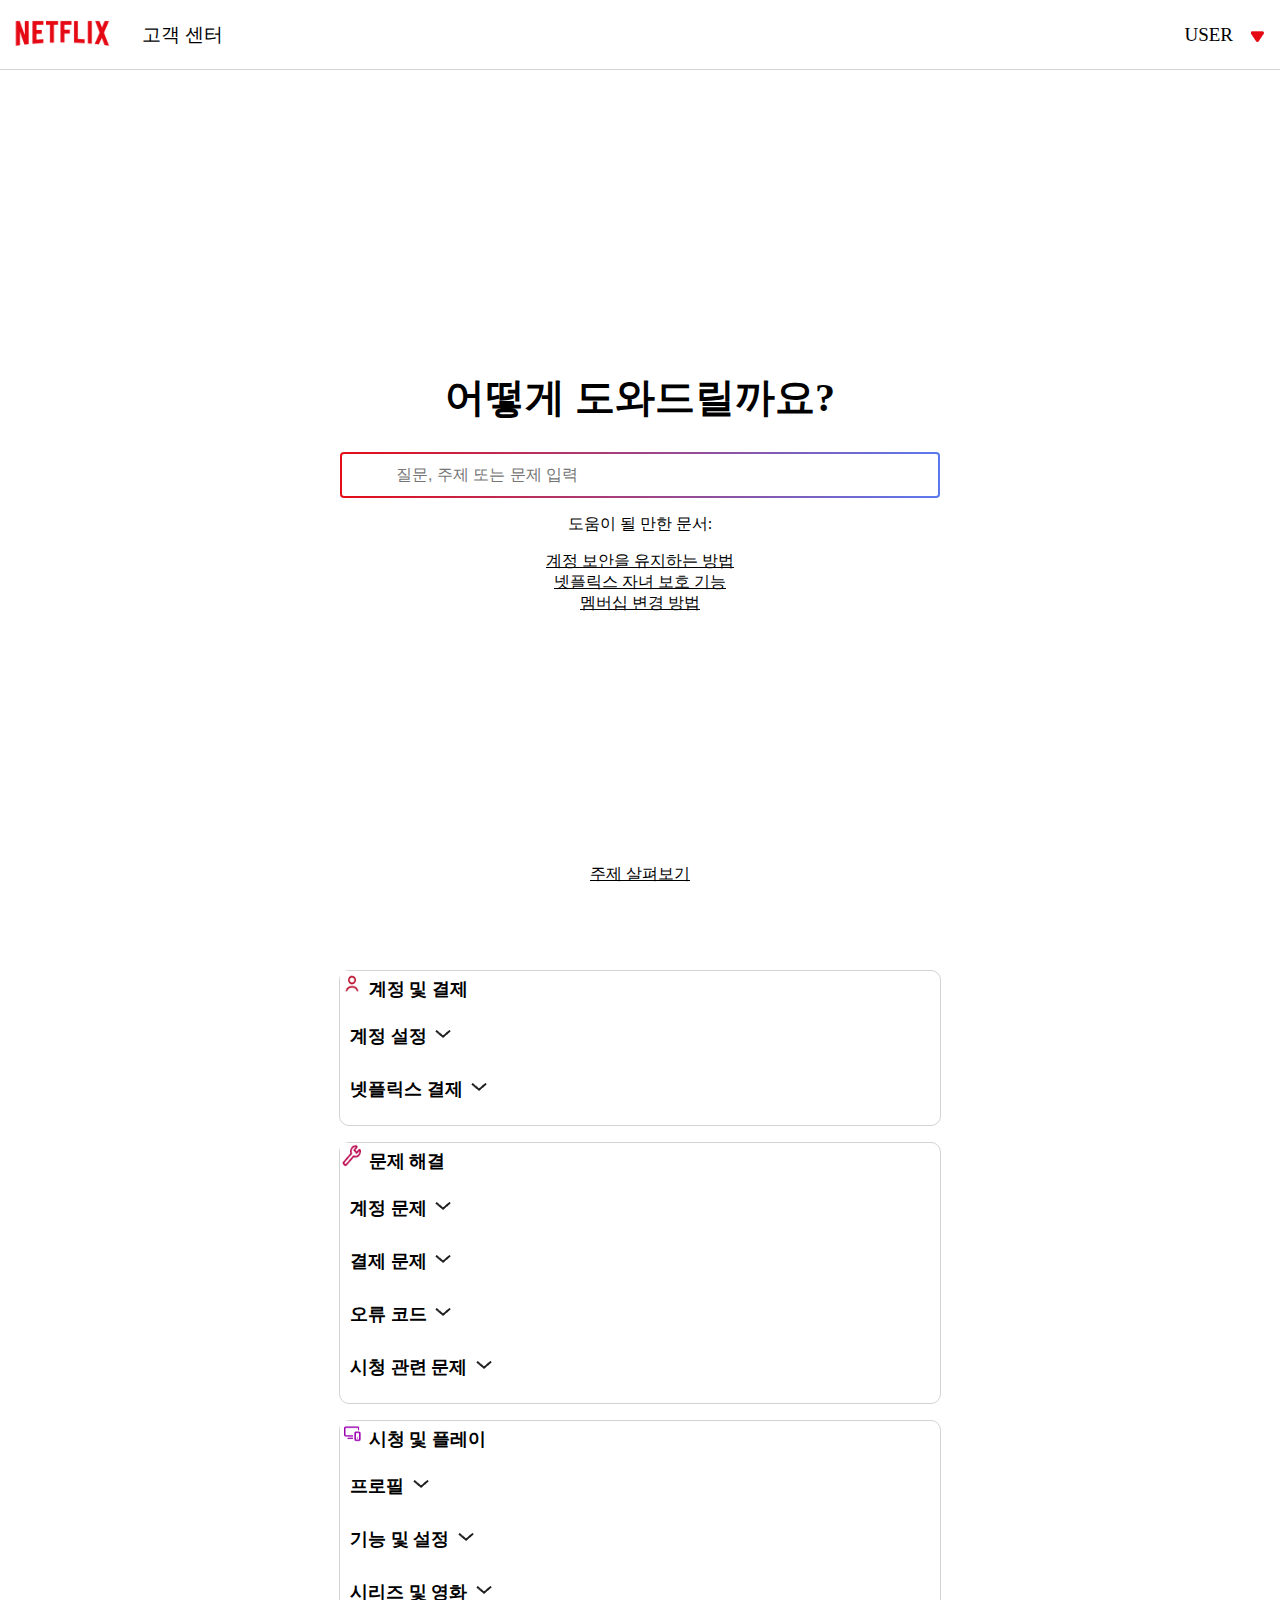
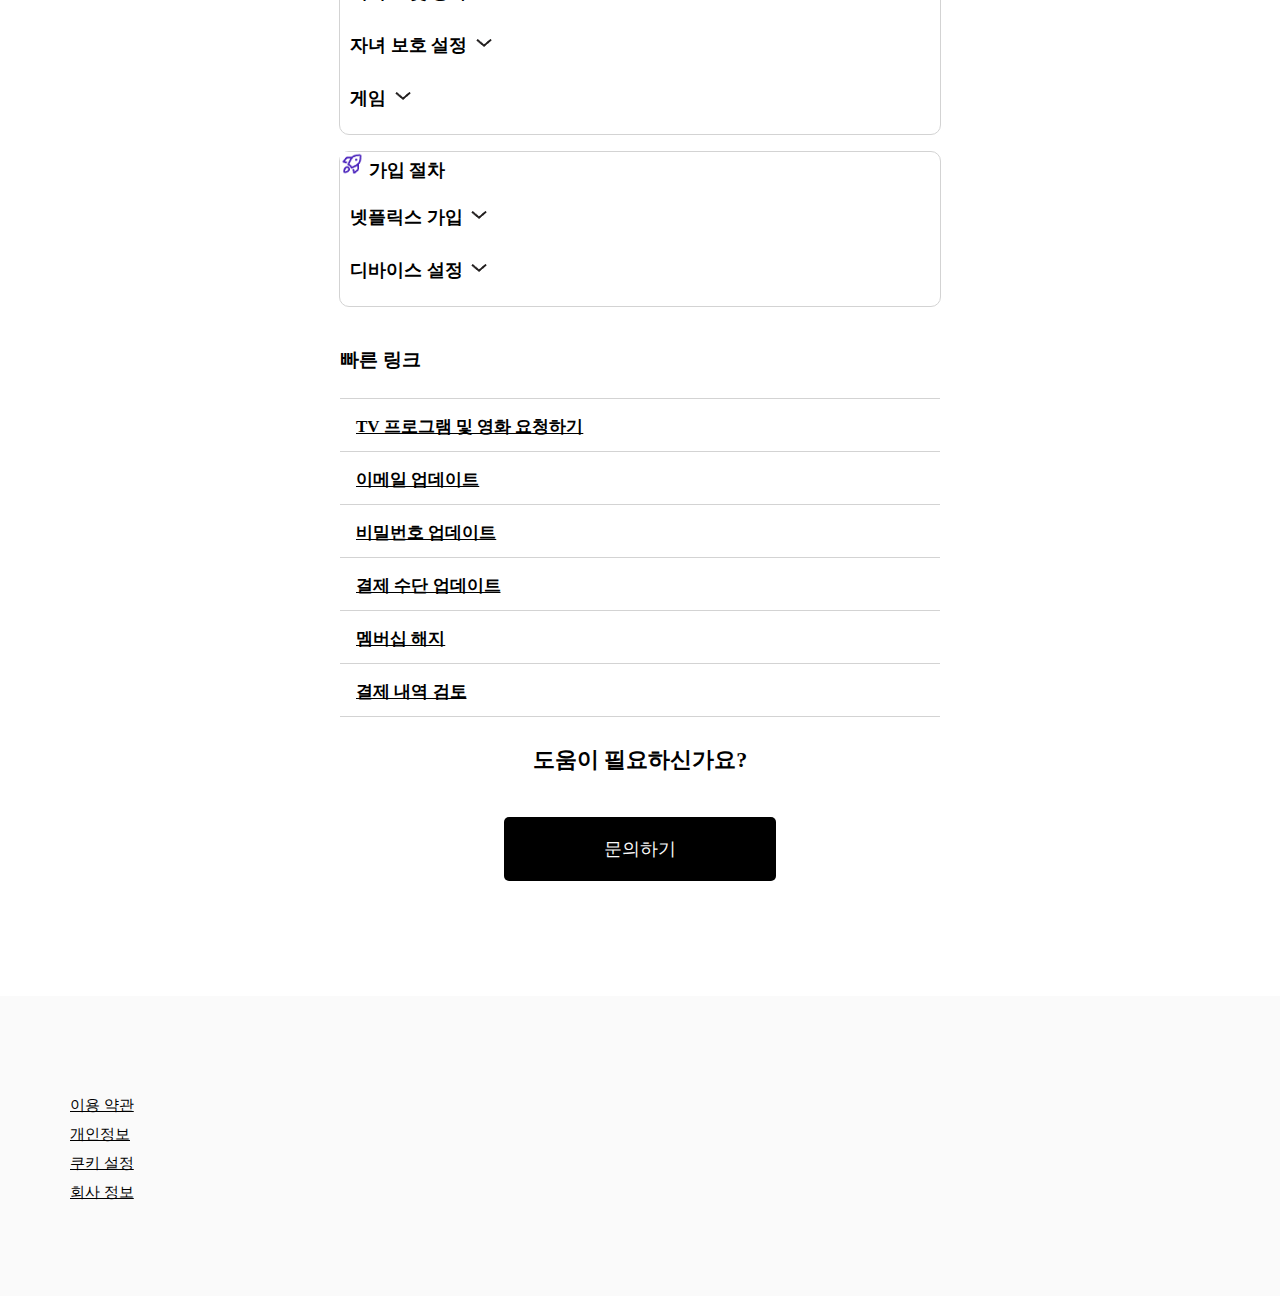
==== Netflix_help/index.html @ 9c8b491a "고객센터 페이지 폼" ====
<html>
    <head>
        <meta charset="utf-8">
        <title>넷플릭스 고객 센터</title>
        <link href="index.css" rel="stylesheet" />
    </head>
    <body>
        <header>
            <div class="header-container">
                <div class="logo-container">
                    <a class="netflix-logo"
                       href="https://netflix.com"
                       title="넷플릭스">
                        <img class="netflix-logo-img"
                             width="110px"
                             height="35px"
                             viewbox="0 0 111 30"
                             src="./assets/netflix-logo.png"
                             alt="netflix-logo"/>
                    </a>
                    <a class="help-center-logo"
                       href="/ko">
                        고객 센터
                    </a>
                </div>
                <div class="action-container">
                    <ul class="navbar">
                        <li class="dropdown">
                            <a class="profile-btn"
                               href="#">
                                USER
                            </a>
                            <img
                                 class="down-arrow-red"
                                 src="./assets/down-arrow-red.png"
                                 type="button"
                                 onclick="open_profile()">
                            <ul class="dropdown-menu">
                                <li>
                                    <a class="account-link"
                                       href="https://netflix.com/YourAccount">
                                        계정
                                    </a>
                                </li>
                                <li>
                                    <a class="logout-link"
                                       href="https://netflix.com/SignOut?lnkctr=ml">
                                        넷플릭스에서 로그아웃
                                    </a>
                                </li>
                            </ul>
                        </li>
                    </ul>
                </div>
            </div>
        </header>
        <main>
            <div class="main-container">
                <div class="search-container">
                    <section id="search-intro"
                             class="search-intro-container">
                        <div class="search-intro-wrapper">
                            <h1 class="intro">어떻게 도와드릴까요?</h1>
                            <div class="search-form-container">
                                <div id="search-placeholder">
                                    <div class="fixed-search-bar-wrapper"
                                         style="height: auto">
                                        <form action="/ko/search"
                                              method="GET"
                                              class style="top: auto">
                                            <div class="search-control-wrapper">
                                                <input class="form-control"
                                                       id="search-input"
                                                       type="text"
                                                       autocomplete="off"
                                                       aria-autocomplete="list"
                                                       aria-controls="reach-autowhatever-1"
                                                       aria-label="검색"
                                                       name="q"
                                                       placeholder="질문, 주제 또는 문제 입력">
                                                <button class="search-control"
                                                        type="submit"
                                                        tabindex="-1">
                                                    검색
                                                </button>
                                            </div>
                                        </form>
                                    </div>
                                </div>
                            </div>
                            <div class="search-recommendation-container">
                                <div class="recommendations">
                                    <p class="recommendations-title">
                                        도움이 될 만한 문서:
                                    </p>
                                    <div class="recommendation">
                                        <div class="help-card">
                                            <a href="/ko">
                                                <span class="title">
                                                    계정 보안을 유지하는 방법
                                                </span>
                                            </a>
                                        </div>
                                    </div>
                                    <div class="recommendation">
                                        <div class="help-card">
                                            <a href="/ko">
                                                <span class="title">
                                                    넷플릭스 자녀 보호 기능
                                                </span>
                                            </a>
                                        </div>
                                    </div>
                                    <div class="recommendation">
                                        <div class="help-card">
                                            <a href="/ko">
                                                <span class="title">
                                                    멤버십 변경 방법
                                                </span>
                                            </a>
                                        </div>
                                    </div>
                                </div>
                            </div>
                        </div>
                    </section>
                    <a id="explore-topics-link" class="explore-topics" href="#topics-section">
                        <span>주제 살펴보기</span>
                    </a>
                </div>
                <section id="topic-section"
                         class="container">
                    <div id="categories-placeholder">
                        <div class="categories">
                            <div class="category-card">
                                <div class="category-account-billing">
                                    <img width="24"
                                         height="24"
                                         viewBox="0 0 24 24"
                                         src="./assets/account-billing-logo.png">
                                    </img>
                                    <strong class="category-name">계정 및 결제</strong>
                                </div>
                                <ul class="subcategories">
                                    <details class="subcategory">
                                        <summary class="subcategory-header">
                                            <strong class="subcategory-name">계정 설정</strong>
                                            <img viewBox="0 0 24 24"
                                                 src="./assets/down-arrow.png">
                                        </summary>
                                        <ul class="articles-list">
                                            <li class="article-item">
                                                멤버십 변경 방법
                                            </li>
                                            <li class="article-item">
                                                넷플릭스 해지 방법
                                            </li>
                                            <li class="article-item">
                                                비밀번호를 변경 또는 재설정하는 방법
                                            </li>
                                        </ul>
                                    </details> <!--open 할 때 이벤트 만들기-->
                                </ul>
                                <ul class="subcategories">
                                    <details class="subcategory">
                                        <summary class="subcategory-header">
                                            <strong class="subcategory-name">넷플릭스 결제</strong>
                                            <img viewBox="0 0 24 24"
                                                 src="./assets/down-arrow.png">
                                        </summary>
                                        <ul class="articles-list">
                                            <li class="article-item"></li>
                                            <li class="article-item"></li>
                                            <li class="article-item"></li>
                                        </ul>
                                    </details> <!--open 할 때 이벤트 만들기-->
                                </ul>
                            </div> <!-- 계정 및 결제 -->
                            <div class="category-card">
                                <div class="category-fix-problem">
                                    <img width="24"
                                         height="24"
                                         viewBox="0 0 24 24"
                                         src="./assets/fix-problem-logo.png">

                                    </img>
                                    <strong class="category-name">문제 해결</strong>
                                </div>
                                <ul class="subcategories">
                                    <details class="subcategory">
                                        <summary class="subcategory-header">
                                            <strong class="subcategory-name">계정 문제</strong>
                                            <img viewBox="0 0 24 24"
                                                 src="./assets/down-arrow.png">
                                        </summary>
                                        <ul class="articles-list">
                                            <li class="article-item"></li>
                                            <li class="article-item"></li>
                                            <li class="article-item"></li>
                                        </ul>
                                    </details> <!--open 할 때 이벤트 만들기-->
                                </ul>
                                <ul class="subcategories">
                                    <details class="subcategory">
                                        <summary class="subcategory-header">
                                            <strong class="subcategory-name">결제 문제</strong>
                                            <img viewBox="0 0 24 24"
                                                 src="./assets/down-arrow.png">
                                        </summary>
                                        <ul class="articles-list">
                                            <li class="article-item"></li>
                                            <li class="article-item"></li>
                                            <li class="article-item"></li>
                                        </ul>
                                    </details> <!--open 할 때 이벤트 만들기-->
                                </ul>
                                <ul class="subcategories">
                                    <details class="subcategory">
                                        <summary class="subcategory-header">
                                            <strong class="subcategory-name">오류 코드</strong>
                                            <img viewBox="0 0 24 24"
                                                 src="./assets/down-arrow.png">
                                        </summary>
                                        <ul class="articles-list">
                                            <li class="article-item"></li>
                                            <li class="article-item"></li>
                                            <li class="article-item"></li>
                                        </ul>
                                    </details> <!--open 할 때 이벤트 만들기-->
                                </ul>
                                <ul class="subcategories">
                                    <details class="subcategory">
                                        <summary class="subcategory-header">
                                            <strong class="subcategory-name">시청 관련 문제</strong>
                                            <img viewBox="0 0 24 24"
                                                 src="./assets/down-arrow.png">
                                        </summary>
                                        <ul class="articles-list">
                                            <li class="article-item"></li>
                                            <li class="article-item"></li>
                                            <li class="article-item"></li>
                                        </ul>
                                    </details> <!--open 할 때 이벤트 만들기-->
                                </ul>
                            </div> <!-- 문제해결 -->
                            <div class="category-card">
                                <div class="category-watching-playing">
                                    <img width="24"
                                         height="24"
                                         viewBox="0 0 24 24"
                                         src="./assets/watching-playing-logo.png">

                                    </img>
                                    <strong class="category-name">시청 및 플레이</strong>
                                </div>
                                <ul class="subcategories">
                                    <details class="subcategory">
                                        <summary class="subcategory-header">
                                            <strong class="subcategory-name">프로필</strong>
                                            <img viewBox="0 0 24 24"
                                                 src="./assets/down-arrow.png">
                                        </summary>
                                        <ul class="articles-list">
                                            <li class="article-item"></li>
                                            <li class="article-item"></li>
                                            <li class="article-item"></li>
                                        </ul>
                                    </details> <!--open 할 때 이벤트 만들기-->
                                </ul>
                                <ul class="subcategories">
                                    <details class="subcategory">
                                        <summary class="subcategory-header">
                                            <strong class="subcategory-name">기능 및 설정</strong>
                                            <img viewBox="0 0 24 24"
                                                 src="./assets/down-arrow.png">
                                        </summary>
                                        <ul class="articles-list">
                                            <li class="article-item"></li>
                                            <li class="article-item"></li>
                                            <li class="article-item"></li>
                                        </ul>
                                    </details> <!--open 할 때 이벤트 만들기-->
                                </ul>
                                <ul class="subcategories">
                                    <details class="subcategory">
                                        <summary class="subcategory-header">
                                            <strong class="subcategory-name">시리즈 및 영화</strong>
                                            <img viewBox="0 0 24 24"
                                                 src="./assets/down-arrow.png">
                                        </summary>
                                        <ul class="articles-list">
                                            <li class="article-item"></li>
                                            <li class="article-item"></li>
                                            <li class="article-item"></li>
                                        </ul>
                                    </details> <!--open 할 때 이벤트 만들기-->
                                </ul>
                                <ul class="subcategories">
                                    <details class="subcategory">
                                        <summary class="subcategory-header">
                                            <strong class="subcategory-name">자녀 보호 설정</strong>
                                            <img viewBox="0 0 24 24"
                                                 src="./assets/down-arrow.png">
                                        </summary>
                                        <ul class="articles-list">
                                            <li class="article-item"></li>
                                            <li class="article-item"></li>
                                            <li class="article-item"></li>
                                        </ul>
                                    </details> <!--open 할 때 이벤트 만들기-->
                                </ul>
                                <ul class="subcategories">
                                    <details class="subcategory">
                                        <summary class="subcategory-header">
                                            <strong class="subcategory-name">게임</strong>
                                            <img viewBox="0 0 24 24"
                                                 src="./assets/down-arrow.png">
                                        </summary>
                                        <ul class="articles-list">
                                            <li class="article-item"></li>
                                            <li class="article-item"></li>
                                            <li class="article-item"></li>
                                        </ul>
                                    </details> <!--open 할 때 이벤트 만들기-->
                                </ul>
                            </div> <!-- 시청 및 플레이 -->
                            <div class="category-card">
                                <div class="category-getting-started">
                                    <img width="24"
                                         height="24"
                                         viewBox="0 0 24 24"
                                         src="./assets/getting-started-logo.png">

                                    </img>
                                    <strong class="category-name">가입 절차</strong>
                                </div>
                                <ul class="subcategories">
                                    <details class="subcategory">
                                        <summary class="subcategory-header">
                                            <strong class="subcategory-name">넷플릭스 가입</strong>
                                            <img viewBox="0 0 24 24"
                                                 src="./assets/down-arrow.png">
                                        </summary>
                                        <ul class="articles-list">
                                            <li class="article-item"></li>
                                            <li class="article-item"></li>
                                            <li class="article-item"></li>
                                        </ul>
                                    </details> <!--open 할 때 이벤트 만들기-->
                                </ul>
                                <ul class="subcategories">
                                    <details class="subcategory">
                                        <summary class="subcategory-header">
                                            <strong class="subcategory-name">디바이스 설정</strong>
                                            <img viewBox="0 0 24 24"
                                                 src="./assets/down-arrow.png">
                                        </summary>
                                        <ul class="articles-list">
                                            <li class="article-item"></li>
                                            <li class="article-item"></li>
                                            <li class="article-item"></li>
                                        </ul>
                                    </details> <!--open 할 때 이벤트 만들기-->
                                </ul>
                            </div> <!-- 가입 절차 -->
                        </div>
                    </div>
                    <div class="quick-links">
                        <h3 class="quick-links-title">빠른 링크</h3>
                            <ul class="quick-links-list">
                            <li class="quick-link"
                                style="border: solid lightgray; border-width: 1px 0 1px 0;">
                                <svg width="16"
                                     height="16"
                                     viewBox="0 0 24 24">
                                </svg>
                                <a href="/ko/titlerequest?ui_action=title-suggestion-quicklinks"
                                   data-beacon="titlesuggestion">TV 프로그램 및 영화 요청하기</a>
                            </li>
                            <li class="quick-link">
                                <svg width="16"
                                     height="16"
                                     viewBox="0 0 16 16">
                                </svg>
                                <a href="https://netflix.com/email"
                                   data-beacon="action=UpdateEmailLink"
                                   target="_blank"
                                   rel="noopener">이메일 업데이트</a>
                            </li>
                            <li class="quick-link">
                                <svg width="16"
                                     height="16"
                                     viewBox="0 0 24 24">
                                </svg>
                                <a href="https://netflix.com/password"
                                   data-beacon="action=UpdatePasswdLink"
                                   target="_blank"
                                   rel="noopener">비밀번호 업데이트</a>
                            </li>
                            <li class="quick-link">
                                <svg width="16"
                                     height="16"
                                     viewBox="0 0 24 24">
                                </svg>
                                <a href="https://netflix.com/YourAccountPayment"
                                   data-beacon="action=UpdatePaymentLink"
                                   target="_blank"
                                   rel="noopener">결제 수단 업데이트</a>
                            </li>
                            <li class="quick-link">
                                <svg width="16"
                                     height="16"
                                     viewBox="0 0 16 16"
                                     fill="none"></svg>
                                <a href="https://netflix.com/CancelPlan"
                                   data-beacon="action=CancelMembershipLink"
                                   target="_blank"
                                   rel="noopener">멤버십 해지</a>
                            </li>
                            <li class="quick-link">
                                <svg width="16"
                                     height="16"
                                     viewBox="0 0 24 24">
                                </svg>
                                <a href="https://netflix.com/BillingActivity"
                                   data-beacon="action=BillingHistoryLink"
                                   target="_blank"
                                   rel="noopener">결제 내역 검토</a>
                            </li>
                        </ul>
                    </div>
                </section>
                <div calss="container">
                    <div class="wrapper">
                        <h3 class="bar-title">도움이 필요하신가요?</h3>
                        <a id="contact-us-button"
                           href="/ko/contactus"
                           class="btn-primary">문의하기</a>
                    </div>
                </div>
            </div>
        </main>
        <footer>
            <div class="footer-container">
                <ul class="footer-links">
                    <li class="footer-link">
                        <a href="/ko/legal/termsofuse">이용 약관</a>
                    </li>
                    <li class="footer-link">
                        <a href="/ko/legal/privacy">개인정보</a>
                    </li>
                    <li class="footer-link">
                        <a href="/ko/legal/privacy#cookies">쿠키 설정</a>
                    </li>
                    <li class="footer-link">
                        <a href="/ko/legal/corpinfo">회사 정보</a>
                    </li>
                </ul>
            </div>
        </footer>
    </body>
    <script>
        function open_profile() {
            document.getElementsByClassName("dropdown-menu").style.display = 'block';
        }
    </script>
</html>
---- Netflix_help/index.css ----
html{
    margin: 0;
    padding: 0;
}
ul {
    list-style: none
}
a {
    color: black;
}
.header-container {
    height: 70px;
    margin: 0;
    padding: 0 7px;
    box-sizing: border-box;
    border: solid lightgray;
    border-width: 0 0 1px;

    display: flex;
    justify-content: space-between;
    align-items: center;
}

.logo-container {
    width: 300px;
    align-items: center;
    position: relative;
}

.help-center-logo {
    font-size: 19px;
    padding-left: 115px;
}


a.netflix-logo {
    text-decoration: none;

}

a.profile-btn {
    text-decoration: none;
    font-size: 19px;
}

.netflix-logo-img {
    position: absolute;
    top: 50%;
    margin-top: -20px;
}

a.help-center-logo {
    text-decoration-line: none;
    margin: 0 0 0 20px;
    line-height : 70px;
}

.action-container {
    align-items: center;
    position: relative;
}

.dropdown-menu {
    display: none;
}

img.down-arrow-red {
    position: absolute;
    top: 50%;
    right: 5px;
    margin-top: -10px;
}

ul.dropdown-menu {
    display: none;
}

.profile-btn {
    padding-right: 40px;
}

body {
    margin: 0;
    padding: 0;
}

header {
    background-color: #ffffff;
}

.search-container {
    height: 800px;
    padding: 50px 10px 50px 10px;
    position: relative;
}
.search-intro-wrapper {
    width: 600px;
    margin: 250px auto 250px auto;
}
h1.intro {
    font-size: 40px;
}
#search-input {
    width: 592px;
    height: 42px;
    border: none;
    padding: 9px 16px 9px 52px;
}
.search-control-wrapper {
    border-radius: 4px;
    border: 2px solid transparent;
    background-image: linear-gradient(#fff, #fff), linear-gradient(to right, #E50C17 , #5C79F1);
    background-origin: border-box;
    background-clip: content-box, border-box;
}

.search-control {
display: none;
}
.form-control {
    font-size: 16px;
}
.explore-topics {
    font-size: 16px;
    margin: 0 auto 16px;
    padding: 16px;
}
main {
    background-color: #ffffff;
    text-align: center;
}

.categories {
    text-align: left;
    padding: 0 0 0 0 ;
    margin-bottom: 40px;
}

.subcategories {
    padding: 0 0 0 0 ;

}

div.category-card {
    width: 600px;
    font-weight: bold;
    font-size: 18px;
    border-style: solid ;
    border-radius: 10px;
    border-width: 1px;
    border-color: lightgray;
    margin: 0 auto 16px auto;
}
details summary {
    padding: 0 10px;
    height: 35px;
    line-height: 35px;
    font-weight: bold;
    cursor: pointer;
}

details summary::marker {
    font-size: 0;
}

.bar-title {
    font-size: 22px;
    padding-bottom: 20px;
}

.btn-primary {
    font-size: 18px;
    text-decoration-line: none;
    color: #fafafa;
    padding: 20px 100px 20px 100px;
    background-color: black;
    border-radius: 5px;
    display: inline-block;
    margin-bottom: 100px;
}

.quick-links {
    width: 600px;
    text-align: left;
    margin: 0 auto 16px auto;
}

h3.quick-links-list {
    border: solid lightgray;
    border-width: 0 0 1px;
}

li.quick-link {
    font-size: 17px;
    font-weight: bold;
    height: 40px;
    padding: 6px 0 6px;
    border: solid lightgray;
    border-width: 0 0 1px;
    position: relative;
}

li.quick-link > a {
    position: absolute;
    top: 50%;
    margin-top: -10px;
}

ul.quick-links-list {
    padding: 6px 0 6px;
}

footer {
    height: 300px;
    background-color: #fafafa;
}

.footer-container {
    margin: 0 70px 0 70px;
}

ul.footer-links {
    font-size: 15px;
    padding: 100px 0 0 0;
}


li.footer-link {
    padding-bottom: 10px;
    color: darkgray;

}
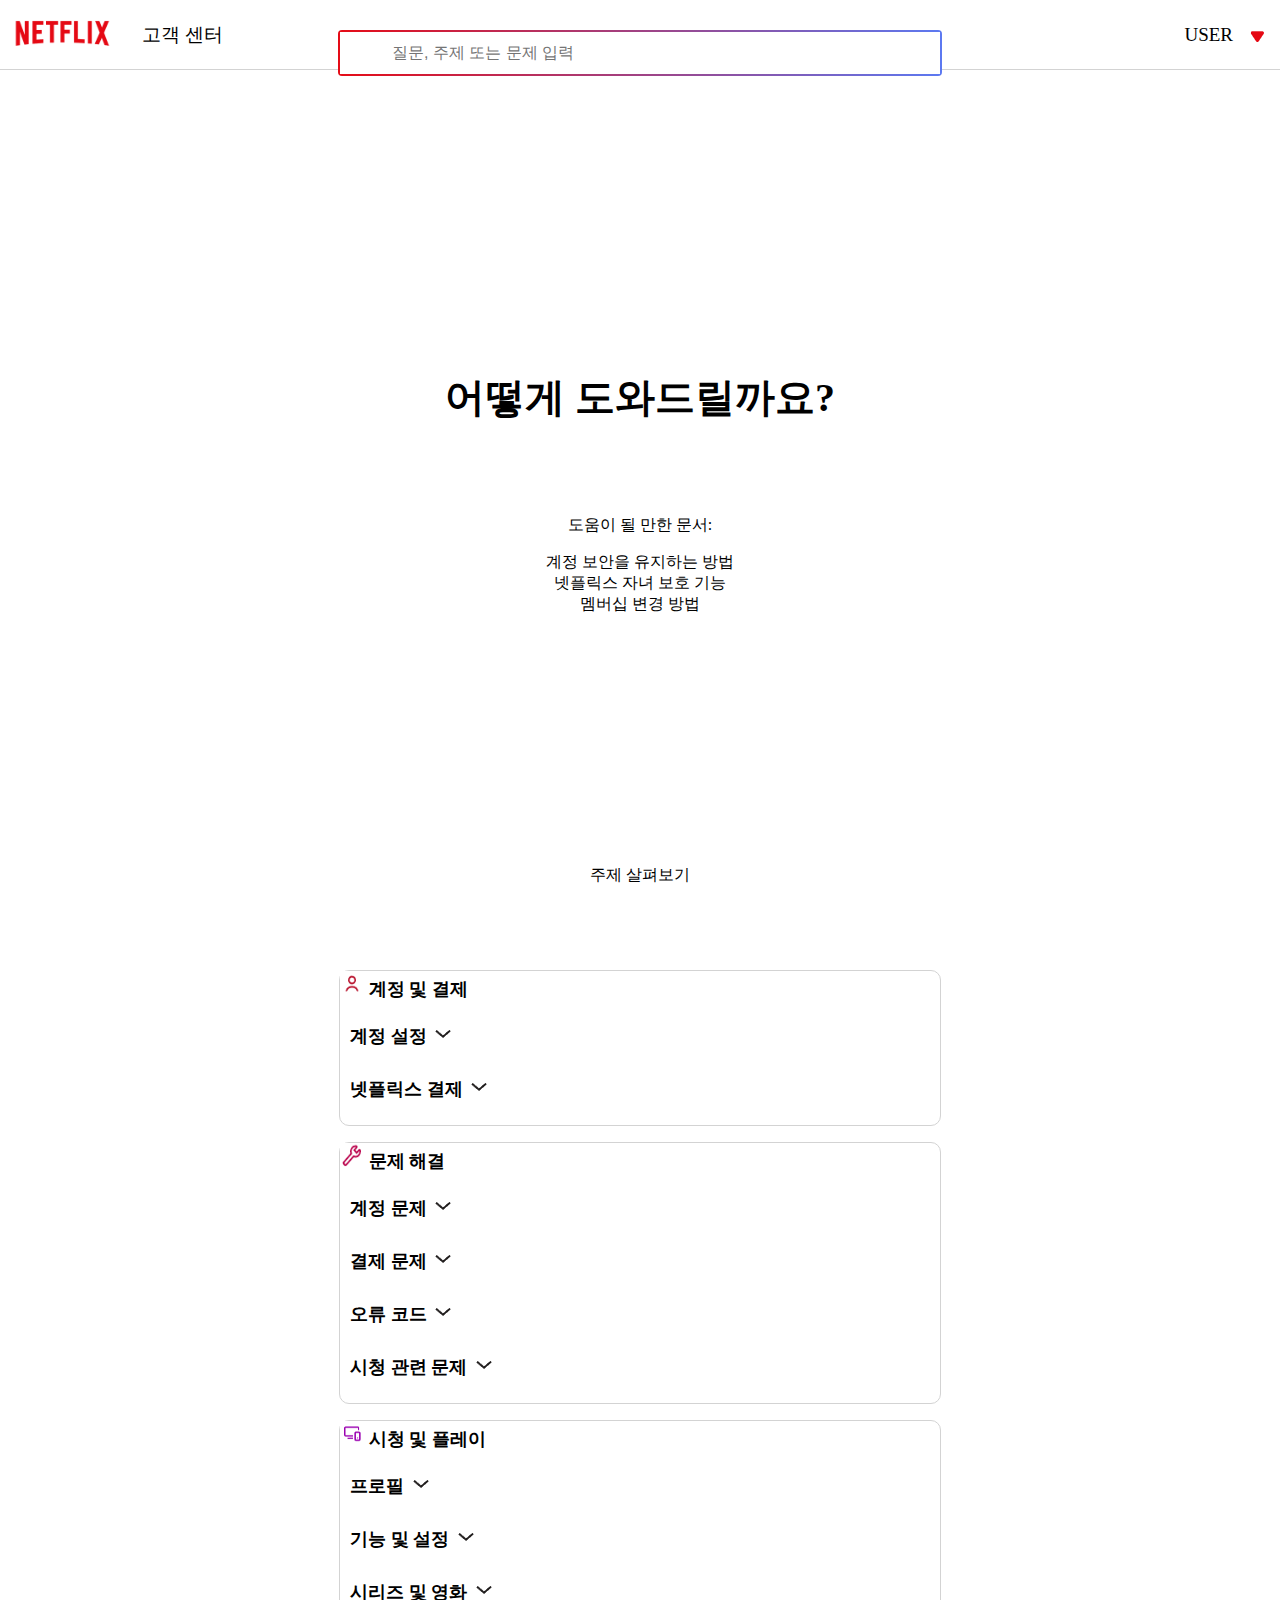
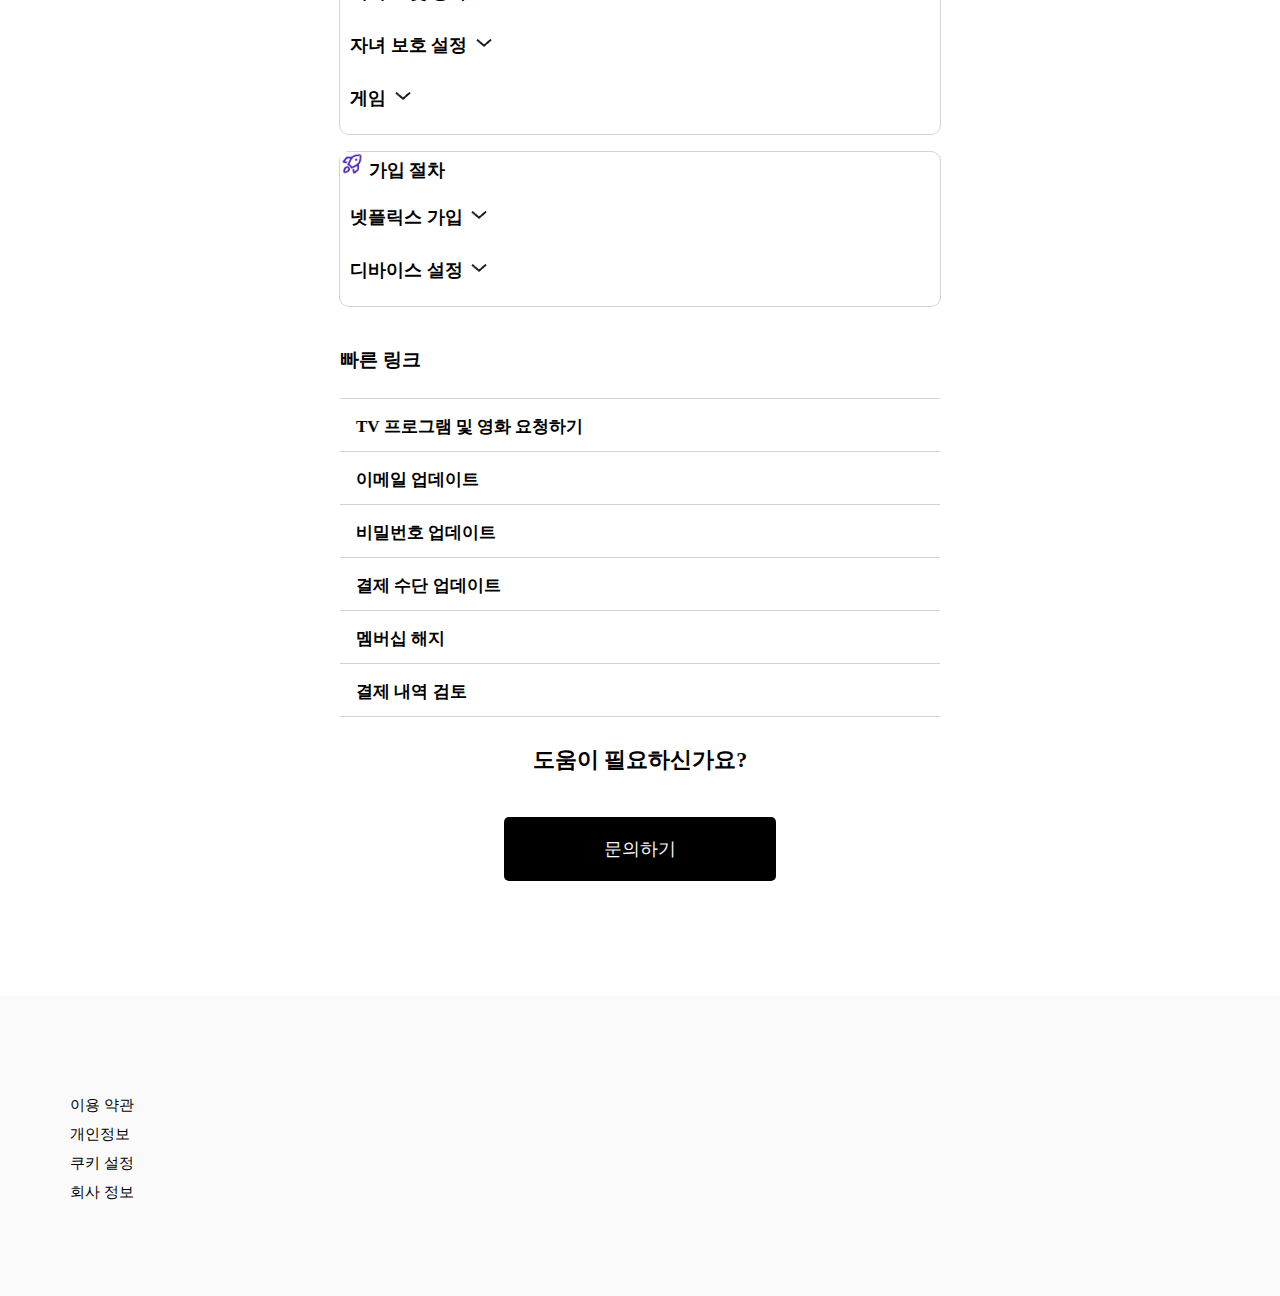
==== commit 00877c1a: "검색바 고정" ====
--- a/Netflix_help/index.html
+++ b/Netflix_help/index.html
@@ -64,6 +64,7 @@
                             <div class="search-form-container">
                                 <div id="search-placeholder">
                                     <div class="fixed-search-bar-wrapper"
+                                         id="fixed-search-intro"
                                          style="height: auto">
                                         <form action="/ko/search"
                                               method="GET"
@@ -460,8 +461,18 @@
         </footer>
     </body>
     <script>
-        function open_profile() {
-            document.getElementsByClassName("dropdown-menu").style.display = 'block';
-        }
+        window.onscroll = function() {
+            var searchBar = document.getElementById("fixed-search-intro");
+
+            var triggerPosition = 490;
+
+            var offset = window.pageYOffset || document.documentElement.scrollTop;
+
+            if (offset > triggerPosition) {
+                searchBar.classList.add("fixed-search-bar-wrapper");
+            } else {
+                searchBar.classList.remove("fixed-search-bar-wrapper");
+            }
+        };
     </script>
 </html>--- a/Netflix_help/index.css
+++ b/Netflix_help/index.css
@@ -1,13 +1,20 @@
-html{
+html, body {
     margin: 0;
     padding: 0;
 }
+
+/* List styles */
 ul {
-    list-style: none
-}
+    list-style: none;
+}
+
+/* Link styles */
 a {
     color: black;
-}
+    text-decoration: none;
+}
+
+/* Header styles */
 .header-container {
     height: 70px;
     margin: 0;
@@ -15,7 +22,6 @@
     box-sizing: border-box;
     border: solid lightgray;
     border-width: 0 0 1px;
-
     display: flex;
     justify-content: space-between;
     align-items: center;
@@ -32,10 +38,8 @@
     padding-left: 115px;
 }
 
-
 a.netflix-logo {
     text-decoration: none;
-
 }
 
 a.profile-btn {
@@ -52,7 +56,7 @@
 a.help-center-logo {
     text-decoration-line: none;
     margin: 0 0 0 20px;
-    line-height : 70px;
+    line-height: 70px;
 }
 
 .action-container {
@@ -60,7 +64,7 @@
     position: relative;
 }
 
-.dropdown-menu {
+.dropdown-menu, ul.dropdown-menu {
     display: none;
 }
 
@@ -71,14 +75,11 @@
     margin-top: -10px;
 }
 
-ul.dropdown-menu {
-    display: none;
-}
-
 .profile-btn {
     padding-right: 40px;
 }
 
+/* Body and Header styles */
 body {
     margin: 0;
     padding: 0;
@@ -88,43 +89,67 @@
     background-color: #ffffff;
 }
 
+/* Search container styles */
 .search-container {
     height: 800px;
     padding: 50px 10px 50px 10px;
     position: relative;
 }
+
 .search-intro-wrapper {
-    width: 600px;
+    width: 604px;
     margin: 250px auto 250px auto;
 }
+
 h1.intro {
     font-size: 40px;
 }
+
 #search-input {
-    width: 592px;
+    width: 600px;
     height: 42px;
     border: none;
     padding: 9px 16px 9px 52px;
 }
+
 .search-control-wrapper {
     border-radius: 4px;
     border: 2px solid transparent;
-    background-image: linear-gradient(#fff, #fff), linear-gradient(to right, #E50C17 , #5C79F1);
+    background-image: linear-gradient(#fff, #fff), linear-gradient(to right, #E50C17, #5C79F1);
     background-origin: border-box;
     background-clip: content-box, border-box;
 }
 
+
+.fixed-search-bar-wrapper {
+    padding-top: 30px;
+    position: fixed;
+    top: 0;
+    left: 50%; /* Center the fixed search bar horizontally */
+    transform: translateX(-50%); /* Adjust the position to center */
+    z-index: 1000;
+    background-color: white;
+}
+
+.search-form-container {
+    margin-top: 90px;
+}
+
 .search-control {
-display: none;
-}
+    display: none;
+}
+
 .form-control {
     font-size: 16px;
 }
+
 .explore-topics {
     font-size: 16px;
     margin: 0 auto 16px;
     padding: 16px;
 }
+
+/* Main content styles */
 main {
     background-color: #ffffff;
     text-align: center;
@@ -132,25 +157,25 @@
 
 .categories {
     text-align: left;
-    padding: 0 0 0 0 ;
+    padding: 0 0 0 0;
     margin-bottom: 40px;
 }
 
-.subcategories {
-    padding: 0 0 0 0 ;
-
+.subcategories, div.category-card {
+    padding: 0;
 }
 
 div.category-card {
     width: 600px;
     font-weight: bold;
     font-size: 18px;
-    border-style: solid ;
+    border-style: solid;
     border-radius: 10px;
     border-width: 1px;
     border-color: lightgray;
     margin: 0 auto 16px auto;
 }
+
 details summary {
     padding: 0 10px;
     height: 35px;
@@ -158,6 +183,11 @@
     font-weight: bold;
     cursor: pointer;
 }
+
+.search-intro-container {
+    text-align: center; /* Center the search bar initially */
+}
+
 
 details summary::marker {
     font-size: 0;
@@ -210,6 +240,7 @@
     padding: 6px 0 6px;
 }
 
+/* Footer styles */
 footer {
     height: 300px;
     background-color: #fafafa;
@@ -224,9 +255,7 @@
     padding: 100px 0 0 0;
 }
 
-
 li.footer-link {
     padding-bottom: 10px;
     color: darkgray;
-
 }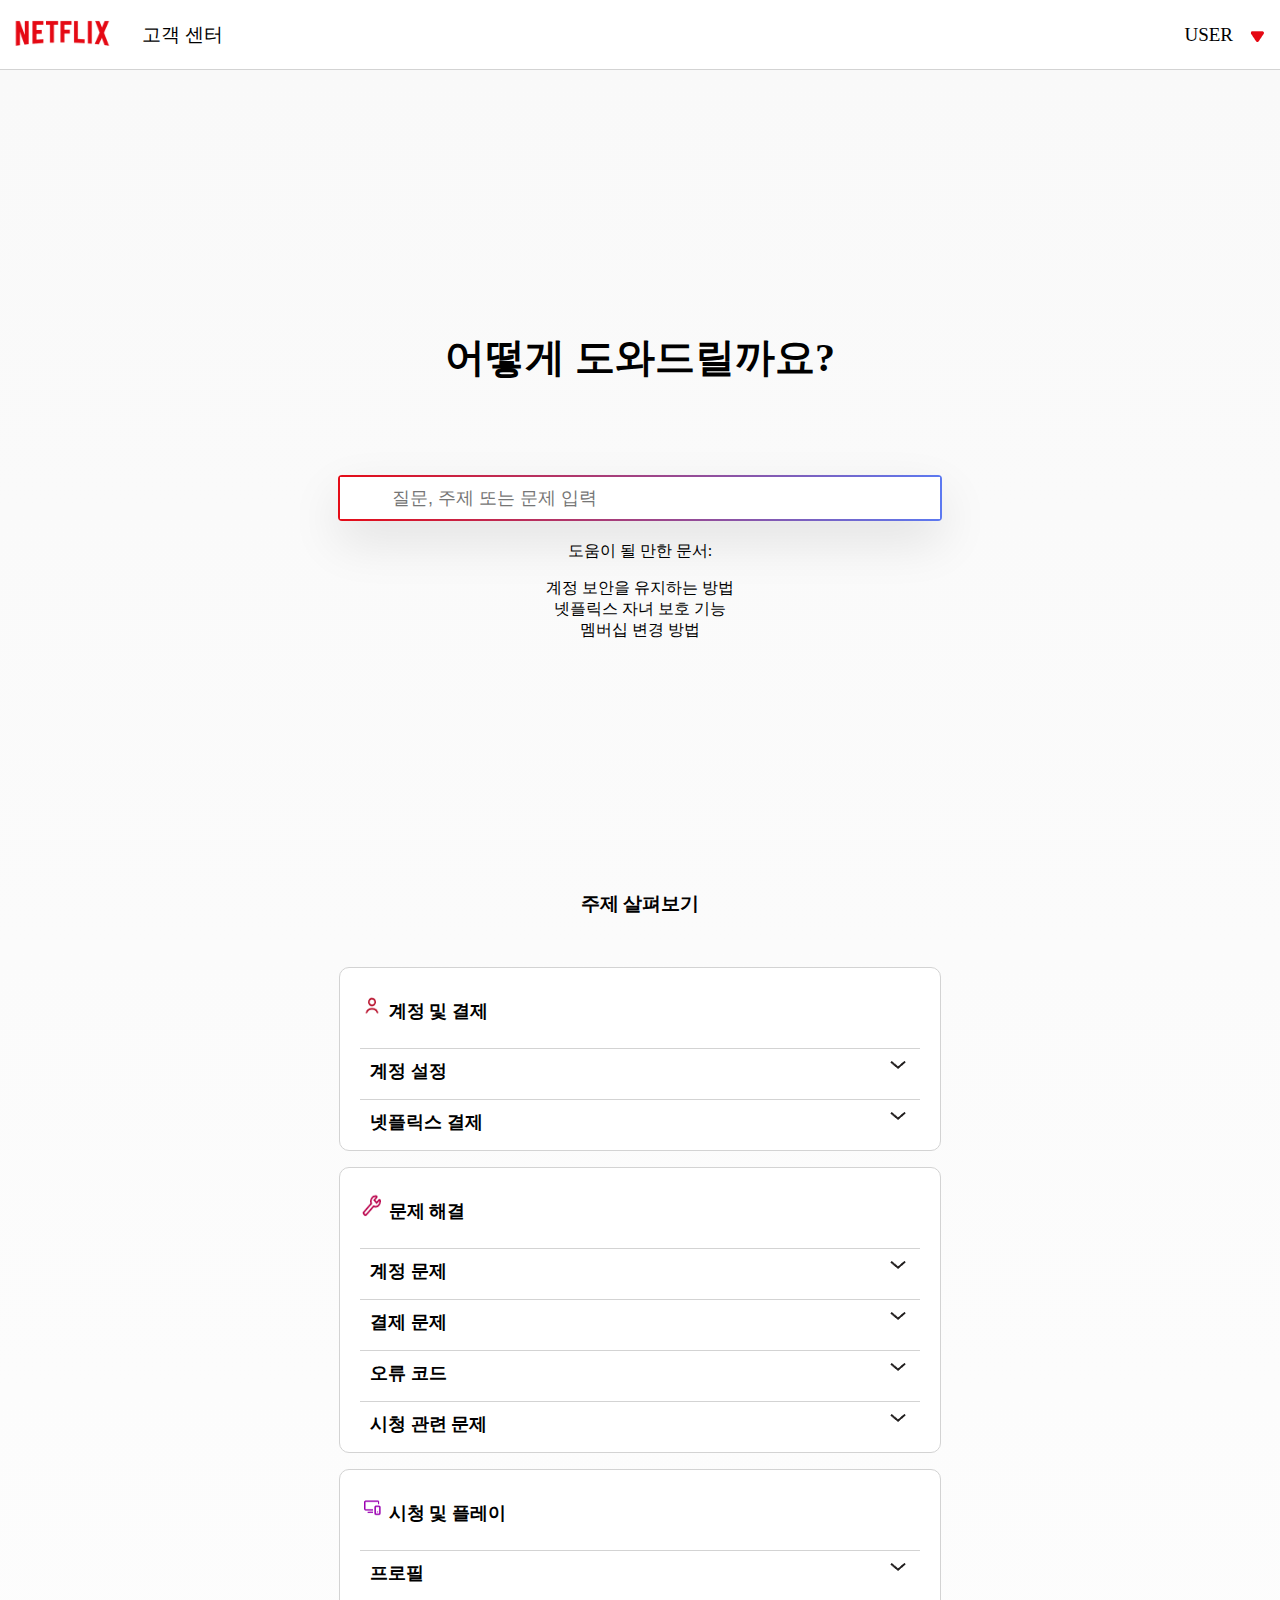
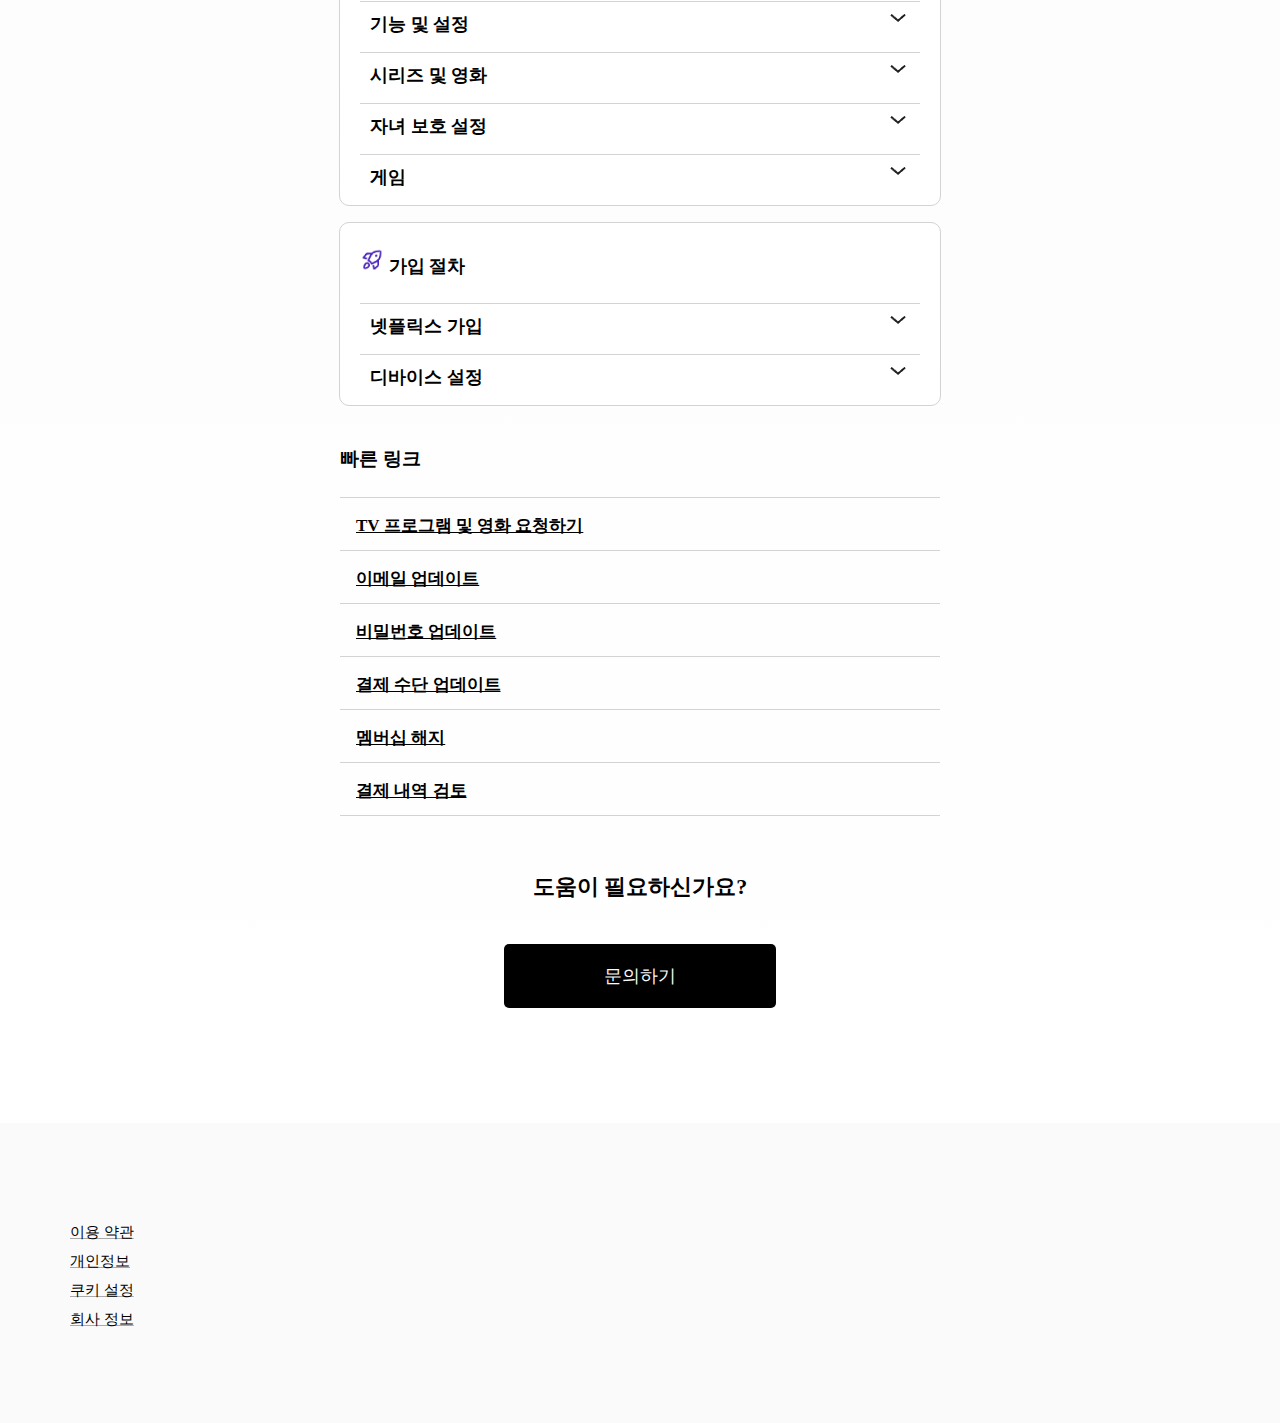
==== commit 87c7aca8: "pull 오류나서 커밋 테스트중" ====
--- a/Netflix_help/index.html
+++ b/Netflix_help/index.html
@@ -64,8 +64,7 @@
                             <div class="search-form-container">
                                 <div id="search-placeholder">
                                     <div class="fixed-search-bar-wrapper"
-                                         id="fixed-search-intro"
-                                         style="height: auto">
+                                         id="fixed-search-intro">
                                         <form action="/ko/search"
                                               method="GET"
                                               class style="top: auto">
@@ -134,51 +133,64 @@
                     <div id="categories-placeholder">
                         <div class="categories">
                             <div class="category-card">
-                                <div class="category-account-billing">
+                                <div class="category-card-name">
                                     <img width="24"
                                          height="24"
                                          viewBox="0 0 24 24"
                                          src="./assets/account-billing-logo.png">
-                                    </img>
                                     <strong class="category-name">계정 및 결제</strong>
                                 </div>
-                                <ul class="subcategories">
-                                    <details class="subcategory">
-                                        <summary class="subcategory-header">
-                                            <strong class="subcategory-name">계정 설정</strong>
-                                            <img viewBox="0 0 24 24"
-                                                 src="./assets/down-arrow.png">
-                                        </summary>
-                                        <ul class="articles-list">
-                                            <li class="article-item">
+                                <details class="subcategory">
+                                    <summary class="subcategory-header">
+                                        <strong class="subcategory-name">계정 설정</strong>
+                                        <img viewBox="0 0 24 24"
+                                             src="./assets/down-arrow.png">
+                                    </summary>
+                                    <ul class="articles-list">
+                                        <li class="article-item">
+                                            <a href="#">
                                                 멤버십 변경 방법
-                                            </li>
-                                            <li class="article-item">
+                                            </a>
+                                        </li>
+                                        <li class="article-item">
+                                            <a href="#">
                                                 넷플릭스 해지 방법
-                                            </li>
-                                            <li class="article-item">
+                                            </a>
+                                        </li>
+                                        <li class="article-item">
+                                            <a href="#">
                                                 비밀번호를 변경 또는 재설정하는 방법
-                                            </li>
-                                        </ul>
-                                    </details> <!--open 할 때 이벤트 만들기-->
-                                </ul>
-                                <ul class="subcategories">
-                                    <details class="subcategory">
-                                        <summary class="subcategory-header">
-                                            <strong class="subcategory-name">넷플릭스 결제</strong>
-                                            <img viewBox="0 0 24 24"
-                                                 src="./assets/down-arrow.png">
-                                        </summary>
-                                        <ul class="articles-list">
-                                            <li class="article-item"></li>
-                                            <li class="article-item"></li>
-                                            <li class="article-item"></li>
-                                        </ul>
-                                    </details> <!--open 할 때 이벤트 만들기-->
-                                </ul>
+                                            </a>
+                                        </li>
+                                    </ul>
+                                </details> <!--open 할 때 이벤트 만들기-->
+                                <details class="subcategory">
+                                    <summary class="subcategory-header">
+                                        <strong class="subcategory-name">넷플릭스 결제</strong>
+                                        <img viewBox="0 0 24 24"
+                                             src="./assets/down-arrow.png">
+                                    </summary>
+                                    <ul class="articles-list">
+                                        <li class="article-item">
+                                            <a href="#">
+                                                예시 링크
+                                            </a>
+                                        </li>
+                                        <li class="article-item">
+                                            <a href="#">
+                                                예시 링크
+                                            </a>
+                                        </li>
+                                        <li class="article-item">
+                                            <a href="#">
+                                                예시 링크
+                                            </a>
+                                        </li>
+                                    </ul>
+                                </details> <!--open 할 때 이벤트 만들기-->
                             </div> <!-- 계정 및 결제 -->
                             <div class="category-card">
-                                <div class="category-fix-problem">
+                                <div class="category-card-name">
                                     <img width="24"
                                          height="24"
                                          viewBox="0 0 24 24"
@@ -187,65 +199,105 @@
                                     </img>
                                     <strong class="category-name">문제 해결</strong>
                                 </div>
-                                <ul class="subcategories">
-                                    <details class="subcategory">
-                                        <summary class="subcategory-header">
-                                            <strong class="subcategory-name">계정 문제</strong>
-                                            <img viewBox="0 0 24 24"
-                                                 src="./assets/down-arrow.png">
-                                        </summary>
-                                        <ul class="articles-list">
-                                            <li class="article-item"></li>
-                                            <li class="article-item"></li>
-                                            <li class="article-item"></li>
-                                        </ul>
-                                    </details> <!--open 할 때 이벤트 만들기-->
-                                </ul>
-                                <ul class="subcategories">
-                                    <details class="subcategory">
-                                        <summary class="subcategory-header">
-                                            <strong class="subcategory-name">결제 문제</strong>
-                                            <img viewBox="0 0 24 24"
-                                                 src="./assets/down-arrow.png">
-                                        </summary>
-                                        <ul class="articles-list">
-                                            <li class="article-item"></li>
-                                            <li class="article-item"></li>
-                                            <li class="article-item"></li>
-                                        </ul>
-                                    </details> <!--open 할 때 이벤트 만들기-->
-                                </ul>
-                                <ul class="subcategories">
-                                    <details class="subcategory">
-                                        <summary class="subcategory-header">
-                                            <strong class="subcategory-name">오류 코드</strong>
-                                            <img viewBox="0 0 24 24"
-                                                 src="./assets/down-arrow.png">
-                                        </summary>
-                                        <ul class="articles-list">
-                                            <li class="article-item"></li>
-                                            <li class="article-item"></li>
-                                            <li class="article-item"></li>
-                                        </ul>
-                                    </details> <!--open 할 때 이벤트 만들기-->
-                                </ul>
-                                <ul class="subcategories">
-                                    <details class="subcategory">
-                                        <summary class="subcategory-header">
-                                            <strong class="subcategory-name">시청 관련 문제</strong>
-                                            <img viewBox="0 0 24 24"
-                                                 src="./assets/down-arrow.png">
-                                        </summary>
-                                        <ul class="articles-list">
-                                            <li class="article-item"></li>
-                                            <li class="article-item"></li>
-                                            <li class="article-item"></li>
-                                        </ul>
-                                    </details> <!--open 할 때 이벤트 만들기-->
-                                </ul>
+                                <details class="subcategory">
+                                    <summary class="subcategory-header">
+                                        <strong class="subcategory-name">계정 문제</strong>
+                                        <img viewBox="0 0 24 24"
+                                             src="./assets/down-arrow.png">
+                                    </summary>
+                                    <ul class="articles-list">
+                                        <li class="article-item">
+                                            <a href="#">
+                                                예시 링크
+                                            </a>
+                                        </li>
+                                        <li class="article-item">
+                                            <a href="#">
+                                                예시 링크
+                                            </a>
+                                        </li>
+                                        <li class="article-item">
+                                            <a href="#">
+                                                예시 링크
+                                            </a>
+                                        </li>
+                                    </ul>
+                                </details>
+                                <details class="subcategory">
+                                    <summary class="subcategory-header">
+                                        <strong class="subcategory-name">결제 문제</strong>
+                                        <img viewBox="0 0 24 24"
+                                             src="./assets/down-arrow.png">
+                                    </summary>
+                                    <ul class="articles-list">
+                                        <li class="article-item">
+                                            <a href="#">
+                                                예시 링크
+                                            </a>
+                                        </li>
+                                        <li class="article-item">
+                                            <a href="#">
+                                                예시 링크
+                                            </a>
+                                        </li>
+                                        <li class="article-item">
+                                            <a href="#">
+                                                예시 링크
+                                            </a>
+                                        </li>
+                                    </ul>
+                                </details>
+                                <details class="subcategory">
+                                    <summary class="subcategory-header">
+                                        <strong class="subcategory-name">오류 코드</strong>
+                                        <img viewBox="0 0 24 24"
+                                             src="./assets/down-arrow.png">
+                                    </summary>
+                                    <ul class="articles-list">
+                                        <li class="article-item">
+                                            <a href="#">
+                                                예시 링크
+                                            </a>
+                                        </li>
+                                        <li class="article-item">
+                                            <a href="#">
+                                                예시 링크
+                                            </a>
+                                        </li>
+                                        <li class="article-item">
+                                            <a href="#">
+                                                예시 링크
+                                            </a>
+                                        </li>
+                                    </ul>
+                                </details>
+                                <details class="subcategory">
+                                    <summary class="subcategory-header">
+                                        <strong class="subcategory-name">시청 관련 문제</strong>
+                                        <img viewBox="0 0 24 24"
+                                             src="./assets/down-arrow.png">
+                                    </summary>
+                                    <ul class="articles-list">
+                                        <li class="article-item">
+                                            <a href="#">
+                                                예시 링크
+                                            </a>
+                                        </li>
+                                        <li class="article-item">
+                                            <a href="#">
+                                                예시 링크
+                                            </a>
+                                        </li>
+                                        <li class="article-item">
+                                            <a href="#">
+                                                예시 링크
+                                            </a>
+                                        </li>
+                                    </ul>
+                                </details>
                             </div> <!-- 문제해결 -->
                             <div class="category-card">
-                                <div class="category-watching-playing">
+                                <div class="category-card-name">
                                     <img width="24"
                                          height="24"
                                          viewBox="0 0 24 24"
@@ -254,79 +306,129 @@
                                     </img>
                                     <strong class="category-name">시청 및 플레이</strong>
                                 </div>
-                                <ul class="subcategories">
-                                    <details class="subcategory">
-                                        <summary class="subcategory-header">
-                                            <strong class="subcategory-name">프로필</strong>
-                                            <img viewBox="0 0 24 24"
-                                                 src="./assets/down-arrow.png">
-                                        </summary>
-                                        <ul class="articles-list">
-                                            <li class="article-item"></li>
-                                            <li class="article-item"></li>
-                                            <li class="article-item"></li>
-                                        </ul>
-                                    </details> <!--open 할 때 이벤트 만들기-->
-                                </ul>
-                                <ul class="subcategories">
-                                    <details class="subcategory">
-                                        <summary class="subcategory-header">
-                                            <strong class="subcategory-name">기능 및 설정</strong>
-                                            <img viewBox="0 0 24 24"
-                                                 src="./assets/down-arrow.png">
-                                        </summary>
-                                        <ul class="articles-list">
-                                            <li class="article-item"></li>
-                                            <li class="article-item"></li>
-                                            <li class="article-item"></li>
-                                        </ul>
-                                    </details> <!--open 할 때 이벤트 만들기-->
-                                </ul>
-                                <ul class="subcategories">
-                                    <details class="subcategory">
-                                        <summary class="subcategory-header">
-                                            <strong class="subcategory-name">시리즈 및 영화</strong>
-                                            <img viewBox="0 0 24 24"
-                                                 src="./assets/down-arrow.png">
-                                        </summary>
-                                        <ul class="articles-list">
-                                            <li class="article-item"></li>
-                                            <li class="article-item"></li>
-                                            <li class="article-item"></li>
-                                        </ul>
-                                    </details> <!--open 할 때 이벤트 만들기-->
-                                </ul>
-                                <ul class="subcategories">
-                                    <details class="subcategory">
-                                        <summary class="subcategory-header">
-                                            <strong class="subcategory-name">자녀 보호 설정</strong>
-                                            <img viewBox="0 0 24 24"
-                                                 src="./assets/down-arrow.png">
-                                        </summary>
-                                        <ul class="articles-list">
-                                            <li class="article-item"></li>
-                                            <li class="article-item"></li>
-                                            <li class="article-item"></li>
-                                        </ul>
-                                    </details> <!--open 할 때 이벤트 만들기-->
-                                </ul>
-                                <ul class="subcategories">
-                                    <details class="subcategory">
-                                        <summary class="subcategory-header">
-                                            <strong class="subcategory-name">게임</strong>
-                                            <img viewBox="0 0 24 24"
-                                                 src="./assets/down-arrow.png">
-                                        </summary>
-                                        <ul class="articles-list">
-                                            <li class="article-item"></li>
-                                            <li class="article-item"></li>
-                                            <li class="article-item"></li>
-                                        </ul>
-                                    </details> <!--open 할 때 이벤트 만들기-->
-                                </ul>
+                                <details class="subcategory">
+                                    <summary class="subcategory-header">
+                                        <strong class="subcategory-name">프로필</strong>
+                                        <img viewBox="0 0 24 24"
+                                             src="./assets/down-arrow.png">
+                                    </summary>
+                                    <ul class="articles-list">
+                                        <li class="article-item">
+                                            <a href="#">
+                                                예시 링크
+                                            </a>
+                                        </li>
+                                        <li class="article-item">
+                                            <a href="#">
+                                                예시 링크
+                                            </a>
+                                        </li>
+                                        <li class="article-item">
+                                            <a href="#">
+                                                예시 링크
+                                            </a>
+                                        </li>
+                                    </ul>
+                                </details>
+                                <details class="subcategory">
+                                    <summary class="subcategory-header">
+                                        <strong class="subcategory-name">기능 및 설정</strong>
+                                        <img viewBox="0 0 24 24"
+                                             src="./assets/down-arrow.png">
+                                    </summary>
+                                    <ul class="articles-list">
+                                        <li class="article-item">
+                                            <a href="#">
+                                                예시 링크
+                                            </a>
+                                        </li>
+                                        <li class="article-item">
+                                            <a href="#">
+                                                예시 링크
+                                            </a>
+                                        </li>
+                                        <li class="article-item">
+                                            <a href="#">
+                                                예시 링크
+                                            </a>
+                                        </li>
+                                    </ul>
+                                </details>
+                                <details class="subcategory">
+                                    <summary class="subcategory-header">
+                                        <strong class="subcategory-name">시리즈 및 영화</strong>
+                                        <img viewBox="0 0 24 24"
+                                             src="./assets/down-arrow.png">
+                                    </summary>
+                                    <ul class="articles-list">
+                                        <li class="article-item">
+                                            <a href="#">
+                                                예시 링크
+                                            </a>
+                                        </li>
+                                        <li class="article-item">
+                                            <a href="#">
+                                                예시 링크
+                                            </a>
+                                        </li>
+                                        <li class="article-item">
+                                            <a href="#">
+                                                예시 링크
+                                            </a>
+                                        </li>
+                                    </ul>
+                                </details>
+                                <details class="subcategory">
+                                    <summary class="subcategory-header">
+                                        <strong class="subcategory-name">자녀 보호 설정</strong>
+                                        <img viewBox="0 0 24 24"
+                                             src="./assets/down-arrow.png">
+                                    </summary>
+                                    <ul class="articles-list">
+                                        <li class="article-item">
+                                            <a href="#">
+                                                예시 링크
+                                            </a>
+                                        </li>
+                                        <li class="article-item">
+                                            <a href="#">
+                                                예시 링크
+                                            </a>
+                                        </li>
+                                        <li class="article-item">
+                                            <a href="#">
+                                                예시 링크
+                                            </a>
+                                        </li>
+                                    </ul>
+                                </details>
+                                <details class="subcategory">
+                                    <summary class="subcategory-header">
+                                        <strong class="subcategory-name">게임</strong>
+                                        <img viewBox="0 0 24 24"
+                                             src="./assets/down-arrow.png">
+                                    </summary>
+                                    <ul class="articles-list">
+                                        <li class="article-item">
+                                            <a href="#">
+                                                예시 링크
+                                            </a>
+                                        </li>
+                                        <li class="article-item">
+                                            <a href="#">
+                                                예시 링크
+                                            </a>
+                                        </li>
+                                        <li class="article-item">
+                                            <a href="#">
+                                                예시 링크
+                                            </a>
+                                        </li>
+                                    </ul>
+                                </details>
                             </div> <!-- 시청 및 플레이 -->
                             <div class="category-card">
-                                <div class="category-getting-started">
+                                <div class="category-card-name">
                                     <img width="24"
                                          height="24"
                                          viewBox="0 0 24 24"
@@ -335,34 +437,54 @@
                                     </img>
                                     <strong class="category-name">가입 절차</strong>
                                 </div>
-                                <ul class="subcategories">
-                                    <details class="subcategory">
-                                        <summary class="subcategory-header">
-                                            <strong class="subcategory-name">넷플릭스 가입</strong>
-                                            <img viewBox="0 0 24 24"
-                                                 src="./assets/down-arrow.png">
-                                        </summary>
-                                        <ul class="articles-list">
-                                            <li class="article-item"></li>
-                                            <li class="article-item"></li>
-                                            <li class="article-item"></li>
-                                        </ul>
-                                    </details> <!--open 할 때 이벤트 만들기-->
-                                </ul>
-                                <ul class="subcategories">
-                                    <details class="subcategory">
-                                        <summary class="subcategory-header">
-                                            <strong class="subcategory-name">디바이스 설정</strong>
-                                            <img viewBox="0 0 24 24"
-                                                 src="./assets/down-arrow.png">
-                                        </summary>
-                                        <ul class="articles-list">
-                                            <li class="article-item"></li>
-                                            <li class="article-item"></li>
-                                            <li class="article-item"></li>
-                                        </ul>
-                                    </details> <!--open 할 때 이벤트 만들기-->
-                                </ul>
+                                <details class="subcategory">
+                                    <summary class="subcategory-header">
+                                        <strong class="subcategory-name">넷플릭스 가입</strong>
+                                        <img viewBox="0 0 24 24"
+                                             src="./assets/down-arrow.png">
+                                    </summary>
+                                    <ul class="articles-list">
+                                        <li class="article-item">
+                                            <a href="#">
+                                                예시 링크
+                                            </a>
+                                        </li>
+                                        <li class="article-item">
+                                            <a href="#">
+                                                예시 링크
+                                            </a>
+                                        </li>
+                                        <li class="article-item">
+                                            <a href="#">
+                                                예시 링크
+                                            </a>
+                                        </li>
+                                    </ul>
+                                </details>
+                                <details class="subcategory">
+                                    <summary class="subcategory-header">
+                                        <strong class="subcategory-name">디바이스 설정</strong>
+                                        <img viewBox="0 0 24 24"
+                                             src="./assets/down-arrow.png">
+                                    </summary>
+                                    <ul class="articles-list">
+                                        <li class="article-item">
+                                            <a href="#">
+                                                예시 링크
+                                            </a>
+                                        </li>
+                                        <li class="article-item">
+                                            <a href="#">
+                                                예시 링크
+                                            </a>
+                                        </li>
+                                        <li class="article-item">
+                                            <a href="#">
+                                                예시 링크
+                                            </a>
+                                        </li>
+                                    </ul>
+                                </details>
                             </div> <!-- 가입 절차 -->
                         </div>
                     </div>
@@ -464,7 +586,7 @@
         window.onscroll = function() {
             var searchBar = document.getElementById("fixed-search-intro");
 
-            var triggerPosition = 490;
+            var triggerPosition = 450;
 
             var offset = window.pageYOffset || document.documentElement.scrollTop;
 
@@ -473,6 +595,28 @@
             } else {
                 searchBar.classList.remove("fixed-search-bar-wrapper");
             }
+            // 수정된 부분 끝
         };
+
+        // 페이지가 열릴 때 초기에 fixed-search-bar-wrapper 클래스 제거
+        document.addEventListener("DOMContentLoaded", function() {
+            var searchBar = document.getElementById("fixed-search-intro");
+            searchBar.classList.remove("fixed-search-bar-wrapper");
+        });
+
+        document.addEventListener('DOMContentLoaded', function () {
+            var exploreTopicsLink = document.getElementById('explore-topics-link');
+            var targetSection = document.getElementById('topic-section');
+
+            exploreTopicsLink.addEventListener('click', function (event) {
+                event.preventDefault();
+                var targetOffset = targetSection.getBoundingClientRect().top - 170;
+
+                window.scrollBy({
+                    top: targetOffset,
+                    behavior: 'smooth'
+                });
+            });
+        });
     </script>
 </html>--- a/Netflix_help/index.css
+++ b/Netflix_help/index.css
@@ -91,8 +91,8 @@
 
 /* Search container styles */
 .search-container {
-    height: 800px;
-    padding: 50px 10px 50px 10px;
+    height: auto;
+    padding: 10px 10px 50px 10px;
     position: relative;
 }
 
@@ -118,11 +118,12 @@
     background-image: linear-gradient(#fff, #fff), linear-gradient(to right, #E50C17, #5C79F1);
     background-origin: border-box;
     background-clip: content-box, border-box;
-}
-
+    box-shadow: 0 20px 50px rgba(0, 0, 0, 0.1);
+}
 
 .fixed-search-bar-wrapper {
     padding-top: 30px;
+    height: 46px;
     position: fixed;
     top: 0;
     left: 50%; /* Center the fixed search bar horizontally */
@@ -131,6 +132,10 @@
     background-color: white;
 }
 
+#fixed-search-intro {
+    height: 50px;
+}
+
 .search-form-container {
     margin-top: 90px;
 }
@@ -140,7 +145,7 @@
 }
 
 .form-control {
-    font-size: 16px;
+    font-size: 18px;
 }
 
 .explore-topics {
@@ -149,10 +154,15 @@
     padding: 16px;
 }
 
+#explore-topics-link span {
+    font-weight: bold;
+    font-size: 19px;
+}
+
 /* Main content styles */
 main {
-    background-color: #ffffff;
     text-align: center;
+    background: linear-gradient(to bottom, #f9f9f9, #ffffff);
 }
 
 .categories {
@@ -166,7 +176,7 @@
 }
 
 div.category-card {
-    width: 600px;
+    width: 560px;
     font-weight: bold;
     font-size: 18px;
     border-style: solid;
@@ -174,6 +184,32 @@
     border-width: 1px;
     border-color: lightgray;
     margin: 0 auto 16px auto;
+    background-color: white;
+    padding: 20px 20px 0 20px;
+}
+
+details summary {
+    margin: 0;
+    padding: 0;
+}
+
+.category-card-name {
+    padding: 5px 0 25px;
+}
+
+.article-item {
+    padding: 5px 0 15px;
+}
+
+.category-card a {
+    text-decoration: underline;
+    font-weight: normal;
+}
+
+
+
+.subcategory-header img {
+    float: right;
 }
 
 details summary {
@@ -184,10 +220,19 @@
     cursor: pointer;
 }
 
+summary.subcategory-header {
+    height: 40px; /* Set the desired height */
+    border-top: 1px solid lightgray; /* Add top border */
+    padding: 5px 10px; /* Add padding to the top and bottom */
+}
+
 .search-intro-container {
     text-align: center; /* Center the search bar initially */
 }
 
+#topic-section {
+    margin-bottom: 50px;
+}
 
 details summary::marker {
     font-size: 0;
@@ -234,6 +279,7 @@
     position: absolute;
     top: 50%;
     margin-top: -10px;
+    text-decoration-line: underline;
 }
 
 ul.quick-links-list {
@@ -258,4 +304,5 @@
 li.footer-link {
     padding-bottom: 10px;
     color: darkgray;
-}+    text-decoration-line: underline;
+}
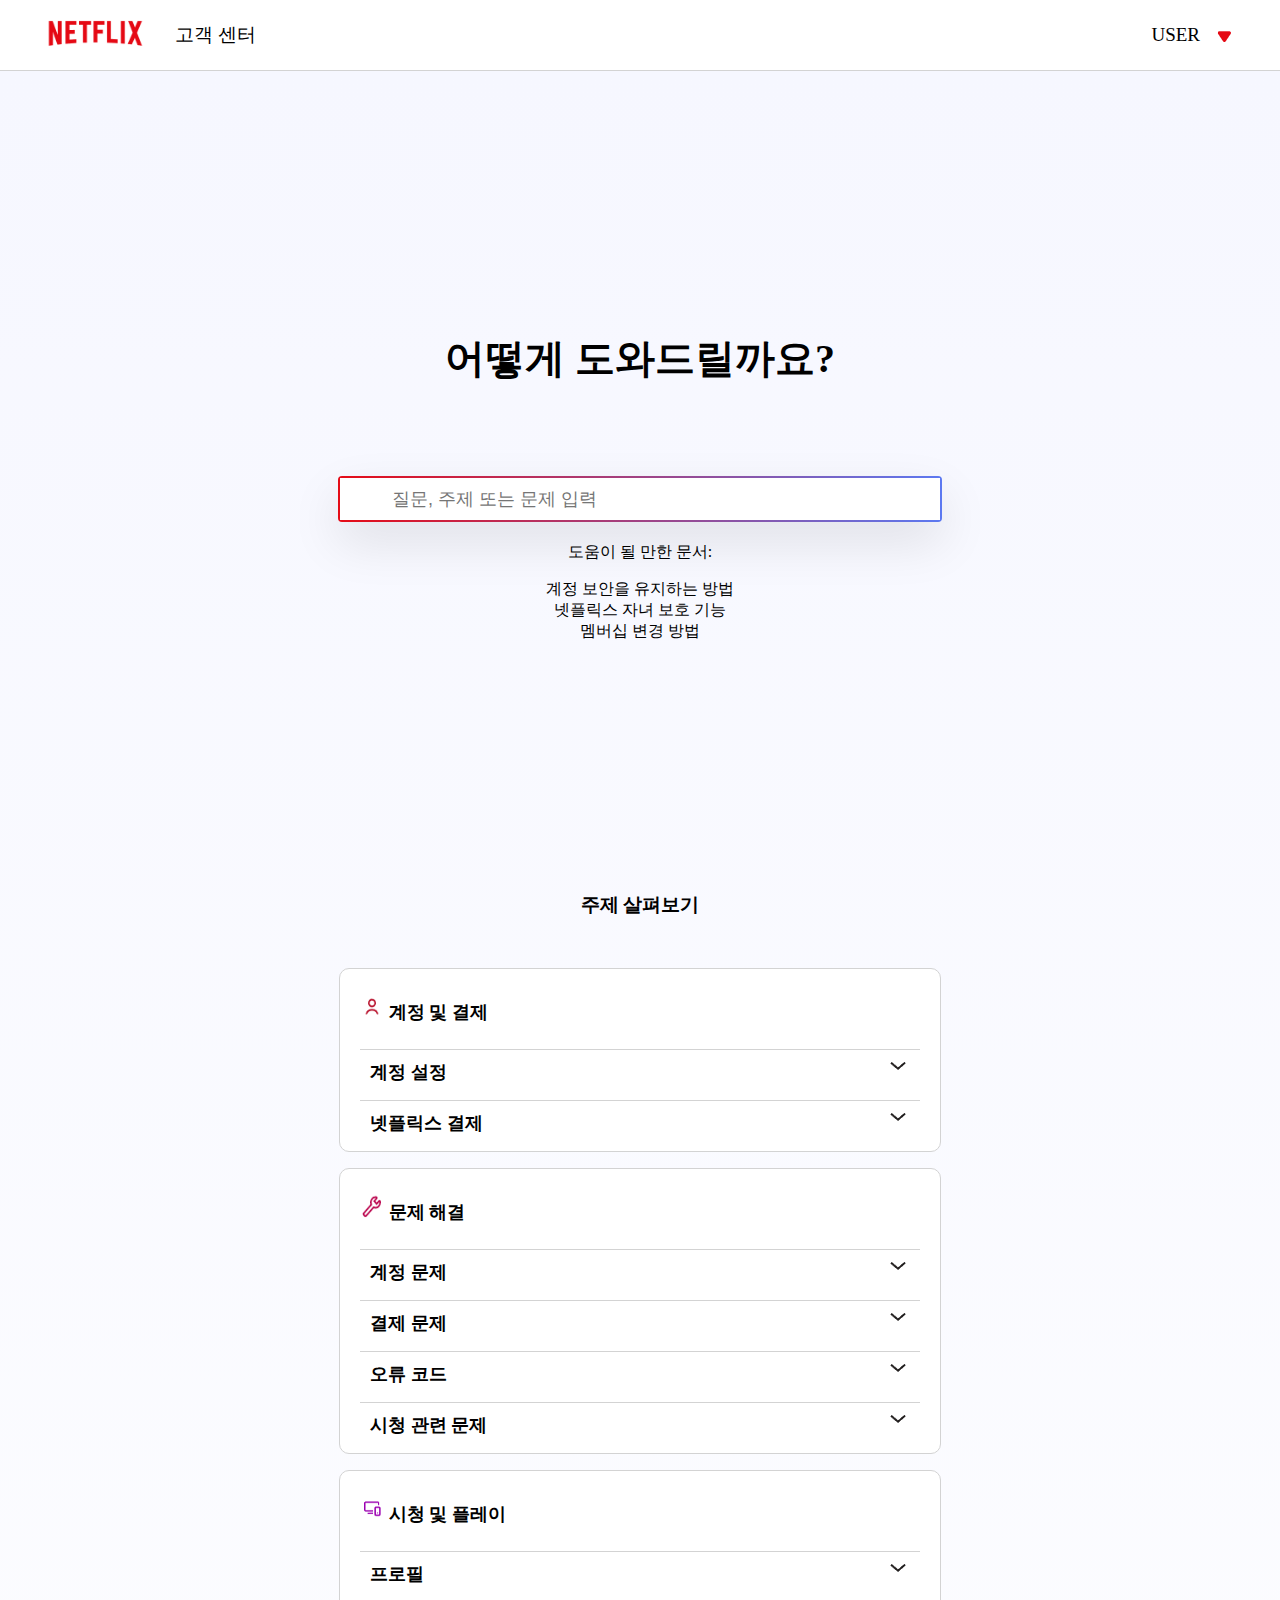
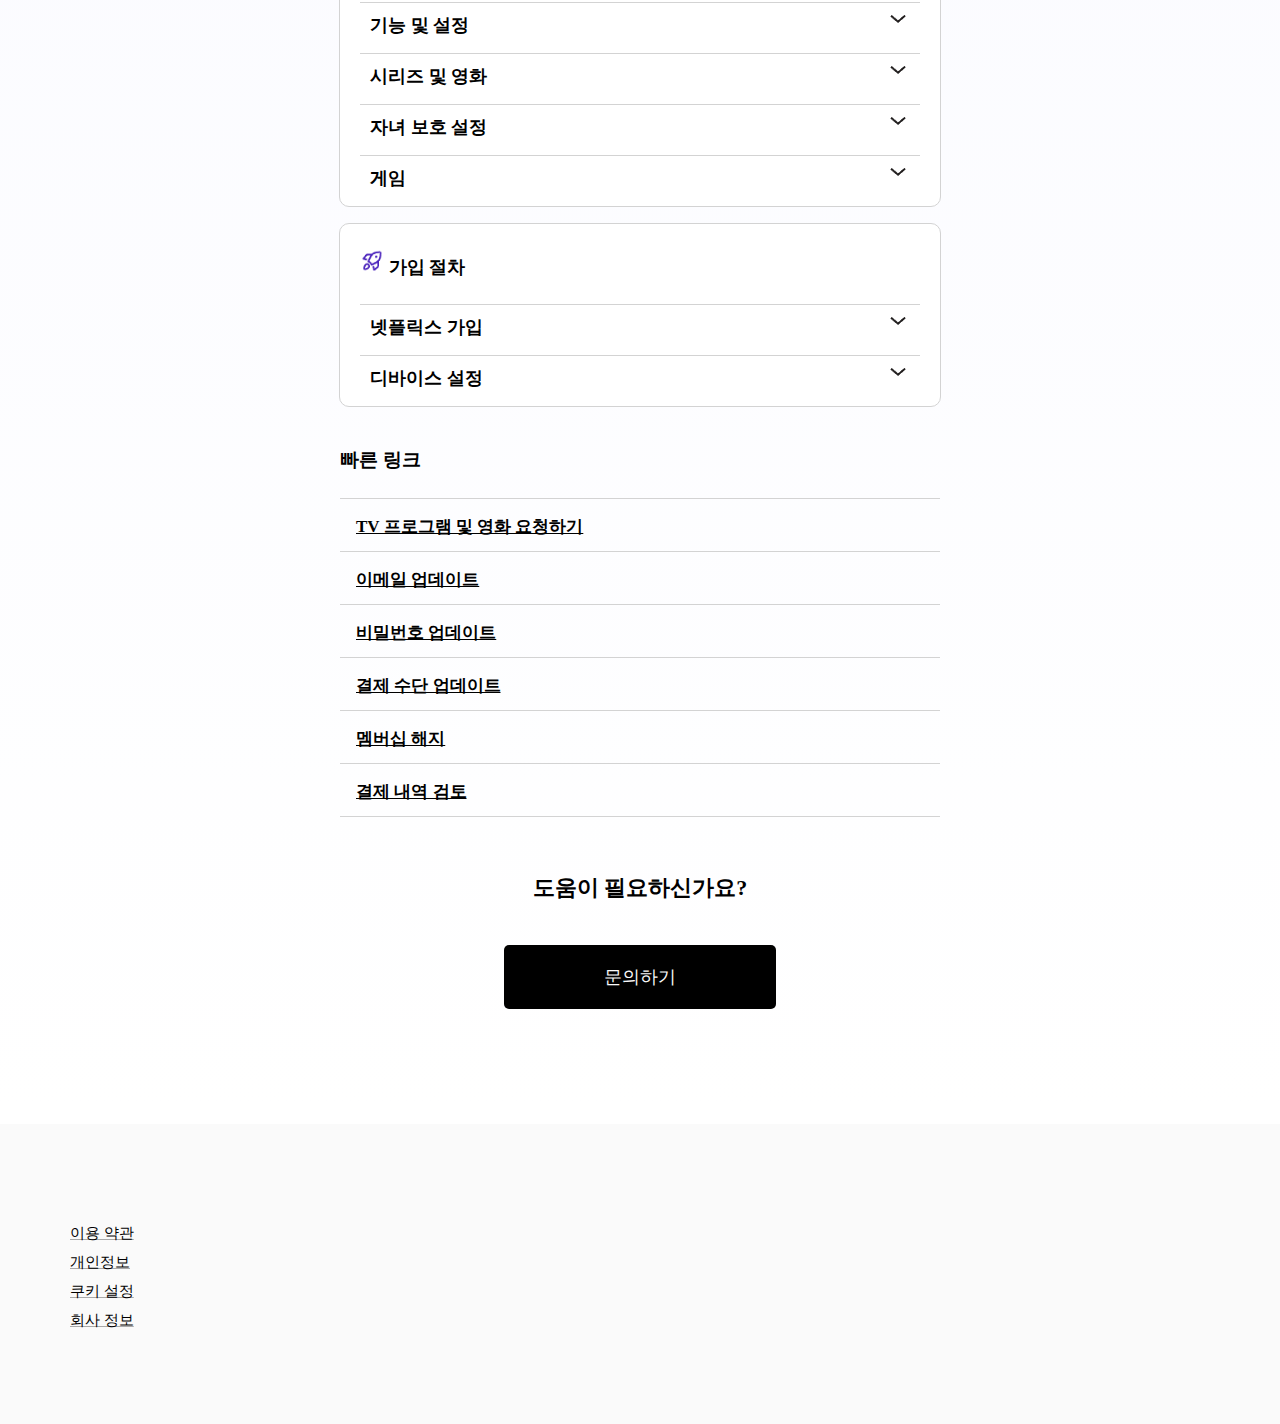
==== commit e51cd5a4: "메뉴 토글기능 만듬" ====
--- a/Netflix_help/index.html
+++ b/Netflix_help/index.html
@@ -2,6 +2,7 @@
     <head>
         <meta charset="utf-8">
         <title>넷플릭스 고객 센터</title>
+        <link rel="icon" href="assets/netflix-icon.png"/>
         <link href="index.css" rel="stylesheet" />
     </head>
     <body>
@@ -27,14 +28,15 @@
                     <ul class="navbar">
                         <li class="dropdown">
                             <a class="profile-btn"
-                               href="#">
+                               href="#"
+                               onclick="toggleDropdown()">
                                 USER
+                                <img
+                                        class="down-arrow-red"
+                                        src="./assets/down-arrow-red.png"
+                                        type="button"
+                                        onclick="open_profile()">
                             </a>
-                            <img
-                                 class="down-arrow-red"
-                                 src="./assets/down-arrow-red.png"
-                                 type="button"
-                                 onclick="open_profile()">
                             <ul class="dropdown-menu">
                                 <li>
                                     <a class="account-link"
@@ -595,10 +597,8 @@
             } else {
                 searchBar.classList.remove("fixed-search-bar-wrapper");
             }
-            // 수정된 부분 끝
         };
 
-        // 페이지가 열릴 때 초기에 fixed-search-bar-wrapper 클래스 제거
         document.addEventListener("DOMContentLoaded", function() {
             var searchBar = document.getElementById("fixed-search-intro");
             searchBar.classList.remove("fixed-search-bar-wrapper");
@@ -618,5 +618,10 @@
                 });
             });
         });
+
+        function toggleDropdown() {
+            var dropdownMenu = document.querySelector('.dropdown-menu');
+            dropdownMenu.style.display = dropdownMenu.style.display === 'block' ? 'none' : 'block';
+        }
     </script>
 </html>--- a/Netflix_help/index.css
+++ b/Netflix_help/index.css
@@ -15,13 +15,17 @@
 }
 
 /* Header styles */
-.header-container {
-    height: 70px;
-    margin: 0;
-    padding: 0 7px;
+header {
+
     box-sizing: border-box;
     border: solid lightgray;
     border-width: 0 0 1px;
+}
+.header-container {
+    width: 1200px;
+    height: 70px;
+    margin: auto;
+    padding: 0 7px;
     display: flex;
     justify-content: space-between;
     align-items: center;
@@ -64,8 +68,21 @@
     position: relative;
 }
 
-.dropdown-menu, ul.dropdown-menu {
+
+.dropdown-menu {
+    width: 220px;
     display: none;
+    position: absolute;
+    background-color: white;
+    border-radius: 5px;
+    border: 1px solid lightgray ;
+    box-shadow: 5px 1px 20px 1px lightgray;
+    padding: 10px 16px;
+    z-index: 10;
+    font-size: 17px;
+}
+.dropdown-menu > li {
+    padding: 10px 0 10px;
 }
 
 img.down-arrow-red {
@@ -103,6 +120,7 @@
 
 h1.intro {
     font-size: 40px;
+    margin-bottom: 50px;
 }
 
 #search-input {
@@ -162,7 +180,7 @@
 /* Main content styles */
 main {
     text-align: center;
-    background: linear-gradient(to bottom, #f9f9f9, #ffffff);
+    background: linear-gradient(to bottom, #f6f7ff, #ffffff);
 }
 
 .categories {
